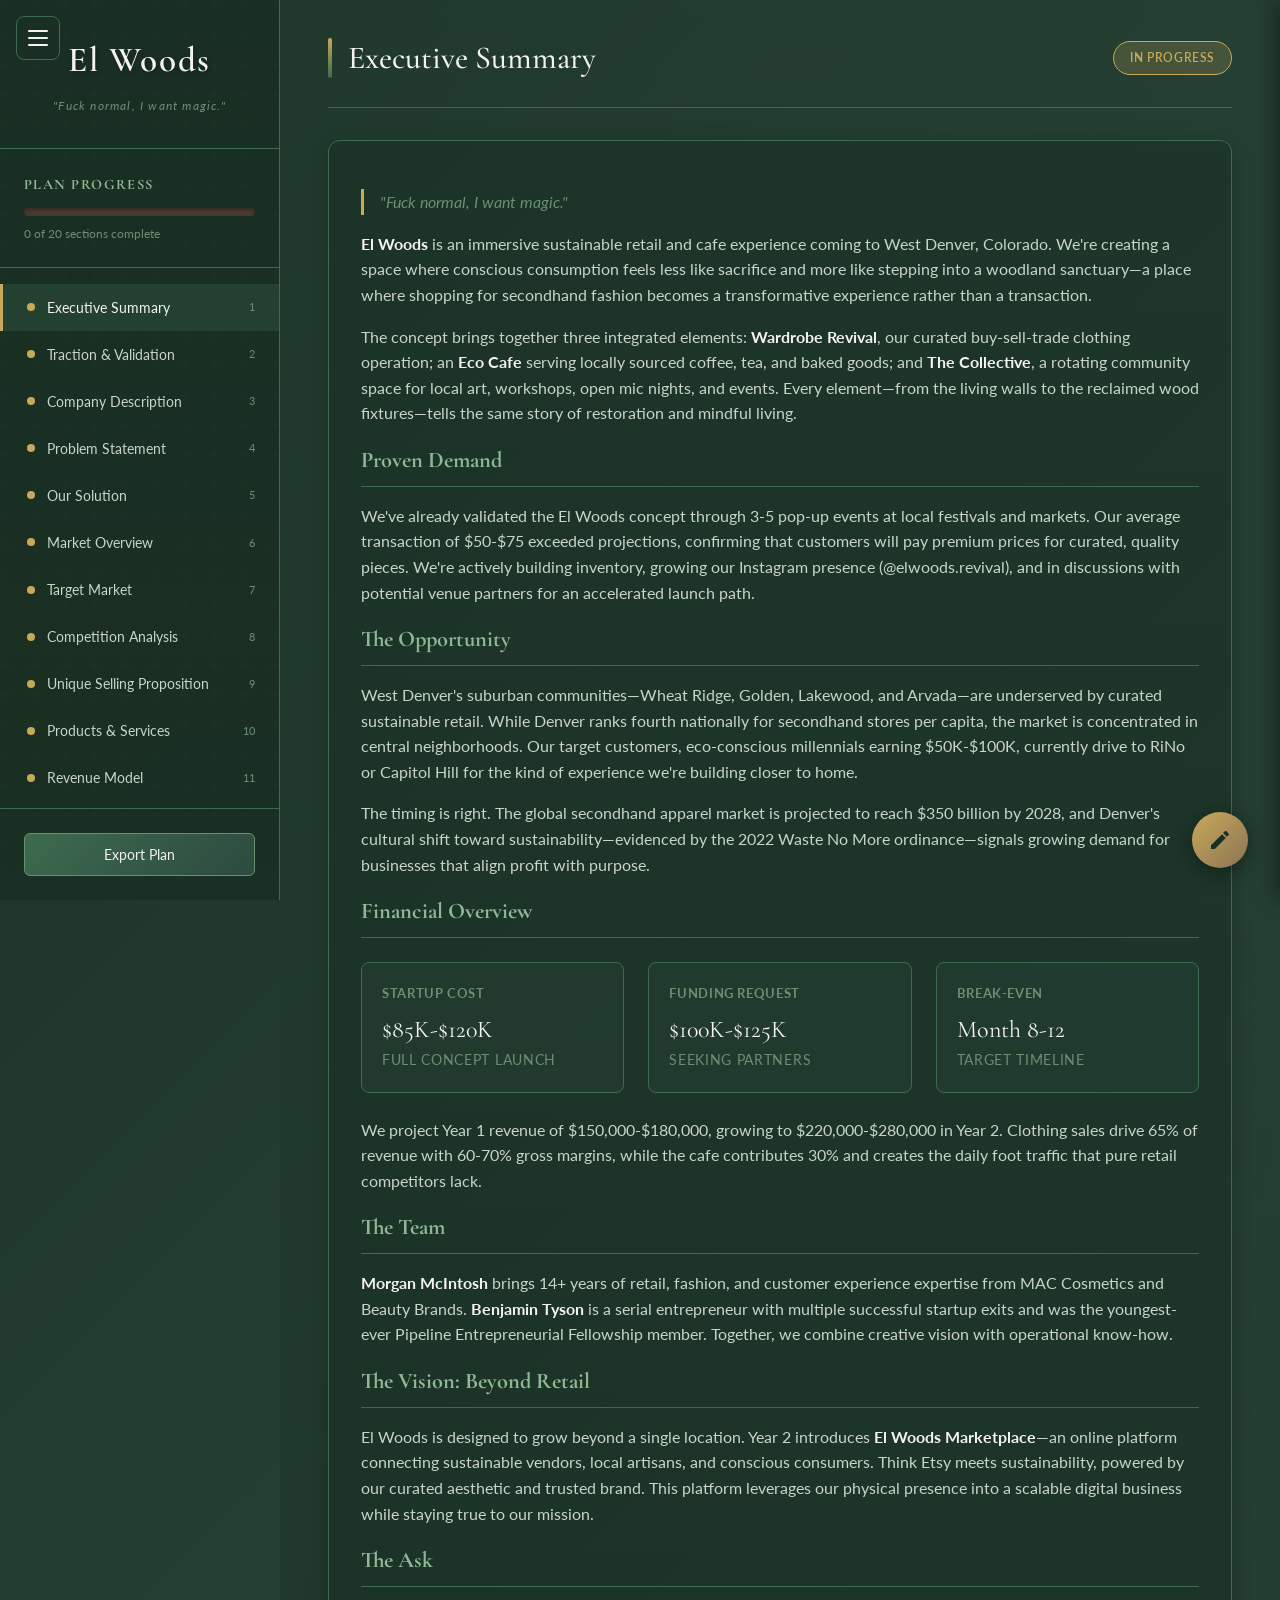
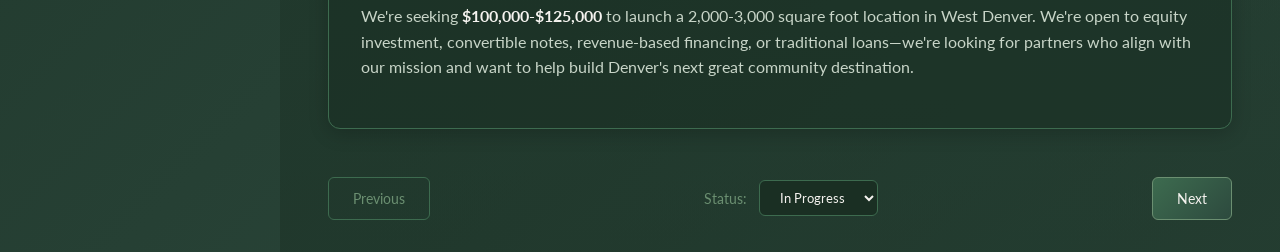
==== index.html @ 14a79966 "Initial commit: El Woods Business Plan V2 Complete business plan webapp with forest theme: - 20-sect" ====
<!DOCTYPE html>
<html lang="en">
<head>
    <meta charset="UTF-8">
    <meta name="viewport" content="width=device-width, initial-scale=1.0">
    <title>El Woods | Business Plan</title>
    <link rel="stylesheet" href="styles.css">
    <link href="https://fonts.googleapis.com/css2?family=Cormorant+Garamond:wght@400;500;600;700&family=Lato:wght@300;400;700&display=swap" rel="stylesheet">
</head>
<body>
    <div class="app-container">
        <!-- Sidebar Toggle Button -->
        <button class="sidebar-toggle" id="sidebarToggle" onclick="toggleSidebar()">
            <span></span>
            <span></span>
            <span></span>
        </button>

        <!-- Sidebar Navigation -->
        <nav class="sidebar" id="sidebar">
            <div class="logo-section">
                <h1 class="logo">El Woods</h1>
                <p class="tagline">"Fuck normal, I want magic."</p>
            </div>

            <div class="progress-overview">
                <h3>Plan Progress</h3>
                <div class="progress-bar">
                    <div class="progress-fill" id="progressFill"></div>
                </div>
                <span class="progress-text" id="progressText">0 of 19 sections complete</span>
            </div>

            <ul class="nav-list" id="navList">
                <!-- Populated by JavaScript -->
            </ul>

            <div class="sidebar-footer">
                <button class="export-btn" onclick="exportPlan()">Export Plan</button>
            </div>
        </nav>

        <!-- Main Content -->
        <main class="main-content">
            <header class="content-header">
                <div class="header-decoration"></div>
                <h2 id="currentSectionTitle">Executive Summary</h2>
                <div class="status-badge" id="statusBadge">Draft</div>
            </header>

            <div class="section-content" id="sectionContent">
                <!-- Content loaded dynamically -->
            </div>

            <div class="section-actions">
                <button class="btn btn-secondary" onclick="previousSection()">Previous</button>
                <div class="status-controls">
                    <label>Status:</label>
                    <select id="statusSelect" onchange="updateStatus()">
                        <option value="draft">Draft</option>
                        <option value="in-progress">In Progress</option>
                        <option value="complete">Complete</option>
                    </select>
                </div>
                <button class="btn btn-primary" onclick="nextSection()">Next</button>
            </div>
        </main>

        <!-- Edit Panel Overlay -->
        <div class="edit-overlay" id="editOverlay" onclick="closeEditPanel()"></div>

        <!-- Edit Panel (slides in) -->
        <aside class="edit-panel" id="editPanel">
            <div class="edit-header">
                <h3>Edit Section</h3>
                <button class="close-btn" onclick="closeEditPanel()">X</button>
            </div>
            <div class="edit-body">
                <textarea id="editContent" placeholder="Enter section content..."></textarea>
            </div>
            <div class="edit-footer">
                <button class="btn btn-secondary" onclick="closeEditPanel()">Cancel</button>
                <button class="btn btn-primary" onclick="saveContent()">Save Changes</button>
            </div>
        </aside>
    </div>

    <!-- Floating Edit Button -->
    <button class="fab-edit" onclick="openEditPanel()" title="Edit Section">
        <svg viewBox="0 0 24 24" width="24" height="24">
            <path fill="currentColor" d="M3 17.25V21h3.75L17.81 9.94l-3.75-3.75L3 17.25zM20.71 7.04c.39-.39.39-1.02 0-1.41l-2.34-2.34c-.39-.39-1.02-.39-1.41 0l-1.83 1.83 3.75 3.75 1.83-1.83z"/>
        </svg>
    </button>

    <script src="app.js"></script>
</body>
</html>
---- styles.css ----
/* El Woods Business Plan - Forest Theme */

:root {
    /* Forest color palette */
    --deep-forest: #1a2f23;
    --forest-green: #2d4a3e;
    --moss: #3d6b4f;
    --sage: #6b8f71;
    --fern: #8fb996;
    --mist: #c8d5c8;
    --cream: #f5f3ef;
    --bark: #4a3c31;
    --earth: #8b7355;
    --gold-accent: #c9a959;

    /* Typography */
    --font-display: 'Cormorant Garamond', Georgia, serif;
    --font-body: 'Lato', -apple-system, BlinkMacSystemFont, sans-serif;

    /* Spacing */
    --sidebar-width: 280px;
    --edit-panel-width: 400px;
}

* {
    margin: 0;
    padding: 0;
    box-sizing: border-box;
}

body {
    font-family: var(--font-body);
    background: linear-gradient(135deg, var(--deep-forest) 0%, var(--forest-green) 100%);
    min-height: 100vh;
    color: var(--cream);
    line-height: 1.6;
}

/* App Container */
.app-container {
    display: flex;
    min-height: 100vh;
}

/* Sidebar */
.sidebar {
    width: var(--sidebar-width);
    background: linear-gradient(180deg, var(--deep-forest) 0%, rgba(26, 47, 35, 0.95) 100%);
    border-right: 1px solid var(--moss);
    display: flex;
    flex-direction: column;
    position: fixed;
    height: 100vh;
    overflow-y: auto;
    z-index: 100;
}

.sidebar::before {
    content: '';
    position: absolute;
    top: 0;
    left: 0;
    right: 0;
    bottom: 0;
    background: url("data:image/svg+xml,%3Csvg width='60' height='60' viewBox='0 0 60 60' xmlns='http://www.w3.org/2000/svg'%3E%3Cg fill='none' fill-rule='evenodd'%3E%3Cg fill='%233d6b4f' fill-opacity='0.1'%3E%3Cpath d='M36 34v-4h-2v4h-4v2h4v4h2v-4h4v-2h-4zm0-30V0h-2v4h-4v2h4v4h2V6h4V4h-4zM6 34v-4H4v4H0v2h4v4h2v-4h4v-2H6zM6 4V0H4v4H0v2h4v4h2V6h4V4H6z'/%3E%3C/g%3E%3C/g%3E%3C/svg%3E");
    opacity: 0.3;
    pointer-events: none;
}

.logo-section {
    padding: 2rem 1.5rem;
    text-align: center;
    border-bottom: 1px solid var(--moss);
    position: relative;
}

.logo {
    font-family: var(--font-display);
    font-size: 2.2rem;
    font-weight: 600;
    color: var(--cream);
    letter-spacing: 0.05em;
    text-shadow: 2px 2px 4px rgba(0,0,0,0.3);
}

.tagline {
    font-size: 0.75rem;
    font-style: italic;
    color: var(--sage);
    margin-top: 0.5rem;
    letter-spacing: 0.1em;
}

/* Progress Overview */
.progress-overview {
    padding: 1.5rem;
    border-bottom: 1px solid var(--moss);
    position: relative;
}

.progress-overview h3 {
    font-family: var(--font-display);
    font-size: 0.9rem;
    color: var(--fern);
    margin-bottom: 0.75rem;
    text-transform: uppercase;
    letter-spacing: 0.1em;
}

.progress-bar {
    height: 8px;
    background: var(--bark);
    border-radius: 4px;
    overflow: hidden;
    box-shadow: inset 0 2px 4px rgba(0,0,0,0.3);
}

.progress-fill {
    height: 100%;
    background: linear-gradient(90deg, var(--moss) 0%, var(--fern) 100%);
    width: 0%;
    transition: width 0.5s ease;
    border-radius: 4px;
}

.progress-text {
    font-size: 0.75rem;
    color: var(--sage);
    display: block;
    margin-top: 0.5rem;
}

/* Navigation List */
.nav-list {
    list-style: none;
    flex: 1;
    overflow-y: auto;
    padding: 1rem 0;
    position: relative;
}

.nav-item {
    position: relative;
}

.nav-item a {
    display: flex;
    align-items: center;
    padding: 0.75rem 1.5rem;
    color: var(--mist);
    text-decoration: none;
    font-size: 0.9rem;
    transition: all 0.3s ease;
    border-left: 3px solid transparent;
}

.nav-item a:hover {
    background: rgba(61, 107, 79, 0.2);
    color: var(--cream);
    border-left-color: var(--sage);
}

.nav-item.active a {
    background: rgba(61, 107, 79, 0.3);
    color: var(--cream);
    border-left-color: var(--gold-accent);
}

.nav-item .status-dot {
    width: 8px;
    height: 8px;
    border-radius: 50%;
    margin-right: 0.75rem;
    flex-shrink: 0;
}

.nav-item .status-dot.draft {
    background: var(--earth);
}

.nav-item .status-dot.in-progress {
    background: var(--gold-accent);
}

.nav-item .status-dot.complete {
    background: var(--fern);
}

.nav-item .section-number {
    font-size: 0.7rem;
    color: var(--sage);
    margin-left: auto;
    padding-left: 0.5rem;
}

/* Sidebar Footer */
.sidebar-footer {
    padding: 1.5rem;
    border-top: 1px solid var(--moss);
    position: relative;
}

.export-btn {
    width: 100%;
    padding: 0.75rem 1rem;
    background: linear-gradient(135deg, var(--moss) 0%, var(--forest-green) 100%);
    border: 1px solid var(--sage);
    color: var(--cream);
    font-family: var(--font-body);
    font-size: 0.9rem;
    border-radius: 6px;
    cursor: pointer;
    transition: all 0.3s ease;
}

.export-btn:hover {
    background: linear-gradient(135deg, var(--sage) 0%, var(--moss) 100%);
    box-shadow: 0 4px 12px rgba(0,0,0,0.3);
}

/* Main Content */
.main-content {
    flex: 1;
    margin-left: var(--sidebar-width);
    padding: 2rem 3rem;
    background: linear-gradient(180deg, rgba(45, 74, 62, 0.3) 0%, rgba(26, 47, 35, 0.5) 100%);
    min-height: 100vh;
}

.content-header {
    margin-bottom: 2rem;
    padding-bottom: 1.5rem;
    border-bottom: 1px solid var(--moss);
    display: flex;
    align-items: center;
    gap: 1rem;
}

.header-decoration {
    width: 4px;
    height: 40px;
    background: linear-gradient(180deg, var(--gold-accent) 0%, var(--moss) 100%);
    border-radius: 2px;
}

.content-header h2 {
    font-family: var(--font-display);
    font-size: 2rem;
    font-weight: 500;
    color: var(--cream);
    flex: 1;
}

.status-badge {
    padding: 0.4rem 1rem;
    border-radius: 20px;
    font-size: 0.75rem;
    font-weight: 600;
    text-transform: uppercase;
    letter-spacing: 0.05em;
}

.status-badge.draft {
    background: rgba(139, 115, 85, 0.3);
    color: var(--earth);
    border: 1px solid var(--earth);
}

.status-badge.in-progress {
    background: rgba(201, 169, 89, 0.2);
    color: var(--gold-accent);
    border: 1px solid var(--gold-accent);
}

.status-badge.complete {
    background: rgba(143, 185, 150, 0.2);
    color: var(--fern);
    border: 1px solid var(--fern);
}

/* Section Content */
.section-content {
    background: rgba(26, 47, 35, 0.6);
    border: 1px solid var(--moss);
    border-radius: 12px;
    padding: 2rem;
    min-height: 400px;
    margin-bottom: 2rem;
    box-shadow: 0 4px 20px rgba(0,0,0,0.2);
}

.section-content h3 {
    font-family: var(--font-display);
    font-size: 1.4rem;
    color: var(--fern);
    margin-bottom: 1rem;
    padding-bottom: 0.5rem;
    border-bottom: 1px solid var(--moss);
}

.section-content p {
    margin-bottom: 1rem;
    color: var(--mist);
}

.section-content ul {
    margin-left: 1.5rem;
    margin-bottom: 1rem;
}

.section-content li {
    margin-bottom: 0.5rem;
    color: var(--mist);
}

.section-content strong {
    color: var(--cream);
}

.empty-state {
    text-align: center;
    padding: 3rem;
    color: var(--sage);
}

.empty-state p {
    font-size: 1.1rem;
    margin-bottom: 1rem;
}

.empty-state .hint {
    font-size: 0.9rem;
    font-style: italic;
}

/* Section Actions */
.section-actions {
    display: flex;
    justify-content: space-between;
    align-items: center;
    padding-top: 1rem;
}

.status-controls {
    display: flex;
    align-items: center;
    gap: 0.75rem;
}

.status-controls label {
    font-size: 0.9rem;
    color: var(--sage);
}

.status-controls select {
    padding: 0.5rem 1rem;
    background: var(--deep-forest);
    border: 1px solid var(--moss);
    color: var(--cream);
    border-radius: 6px;
    font-family: var(--font-body);
    cursor: pointer;
}

/* Buttons */
.btn {
    padding: 0.75rem 1.5rem;
    border-radius: 6px;
    font-family: var(--font-body);
    font-size: 0.9rem;
    cursor: pointer;
    transition: all 0.3s ease;
    border: none;
}

.btn-primary {
    background: linear-gradient(135deg, var(--moss) 0%, var(--forest-green) 100%);
    color: var(--cream);
    border: 1px solid var(--sage);
}

.btn-primary:hover {
    background: linear-gradient(135deg, var(--sage) 0%, var(--moss) 100%);
    box-shadow: 0 4px 12px rgba(0,0,0,0.3);
}

.btn-secondary {
    background: transparent;
    color: var(--sage);
    border: 1px solid var(--moss);
}

.btn-secondary:hover {
    background: rgba(61, 107, 79, 0.2);
    color: var(--cream);
}

/* Edit Panel Overlay */
.edit-overlay {
    position: fixed;
    top: 0;
    left: 0;
    right: 0;
    bottom: 0;
    background: rgba(0, 0, 0, 0.6);
    z-index: 190;
    opacity: 0;
    visibility: hidden;
    transition: all 0.3s ease;
    cursor: pointer;
}

.edit-overlay.open {
    opacity: 1;
    visibility: visible;
}

/* Edit Panel */
.edit-panel {
    position: fixed;
    right: 0;
    top: 0;
    width: 400px;
    height: 100vh;
    background: var(--deep-forest);
    border-left: 1px solid var(--moss);
    display: flex;
    flex-direction: column;
    transform: translateX(100%);
    transition: transform 0.3s ease;
    z-index: 200;
    box-shadow: -4px 0 20px rgba(0,0,0,0.4);
}

.edit-panel.open {
    transform: translateX(0);
}

.edit-header {
    padding: 1.5rem;
    border-bottom: 1px solid var(--moss);
    display: flex;
    justify-content: space-between;
    align-items: center;
}

.edit-header h3 {
    font-family: var(--font-display);
    font-size: 1.2rem;
    color: var(--cream);
}

.close-btn {
    background: var(--bark);
    border: 1px solid var(--moss);
    border-radius: 6px;
    color: var(--cream);
    font-size: 1.5rem;
    cursor: pointer;
    padding: 0.5rem 0.75rem;
    line-height: 1;
    transition: all 0.2s ease;
}

.close-btn:hover {
    background: var(--moss);
    border-color: var(--sage);
}

.edit-body {
    flex: 1;
    padding: 1.5rem;
    overflow-y: auto;
}

.edit-body textarea {
    width: 100%;
    height: 100%;
    background: rgba(45, 74, 62, 0.3);
    border: 1px solid var(--moss);
    border-radius: 8px;
    padding: 1rem;
    color: var(--cream);
    font-family: var(--font-body);
    font-size: 0.95rem;
    line-height: 1.6;
    resize: none;
}

.edit-body textarea:focus {
    outline: none;
    border-color: var(--sage);
}

.edit-footer {
    padding: 1.5rem;
    border-top: 1px solid var(--moss);
    display: flex;
    gap: 1rem;
    justify-content: flex-end;
}

/* Floating Action Button */
.fab-edit {
    position: fixed;
    bottom: 2rem;
    right: 2rem;
    width: 56px;
    height: 56px;
    border-radius: 50%;
    background: linear-gradient(135deg, var(--gold-accent) 0%, var(--earth) 100%);
    border: none;
    color: var(--deep-forest);
    cursor: pointer;
    display: flex;
    align-items: center;
    justify-content: center;
    box-shadow: 0 4px 20px rgba(0,0,0,0.4);
    transition: all 0.3s ease;
    z-index: 150;
}

.fab-edit:hover {
    transform: scale(1.1);
    box-shadow: 0 6px 24px rgba(0,0,0,0.5);
}

/* Sidebar Toggle Button */
.sidebar-toggle {
    position: fixed;
    top: 1rem;
    left: 1rem;
    z-index: 300;
    background: var(--deep-forest);
    border: 1px solid var(--moss);
    border-radius: 8px;
    width: 44px;
    height: 44px;
    cursor: pointer;
    display: flex;
    flex-direction: column;
    justify-content: center;
    align-items: center;
    gap: 5px;
    padding: 10px;
    transition: all 0.3s ease;
}

.sidebar-toggle:hover {
    background: var(--forest-green);
    border-color: var(--sage);
}

.sidebar-toggle span {
    display: block;
    width: 20px;
    height: 2px;
    background: var(--cream);
    border-radius: 2px;
    transition: all 0.3s ease;
}

.sidebar-toggle.active span:nth-child(1) {
    transform: rotate(45deg) translate(5px, 5px);
}

.sidebar-toggle.active span:nth-child(2) {
    opacity: 0;
}

.sidebar-toggle.active span:nth-child(3) {
    transform: rotate(-45deg) translate(5px, -5px);
}

/* Sidebar collapsed state */
.sidebar.collapsed {
    transform: translateX(-100%);
}

.main-content.expanded {
    margin-left: 0;
}

/* Overlay when sidebar is open on mobile */
.sidebar-overlay {
    position: fixed;
    top: 0;
    left: 0;
    right: 0;
    bottom: 0;
    background: rgba(0, 0, 0, 0.5);
    z-index: 90;
    opacity: 0;
    visibility: hidden;
    transition: all 0.3s ease;
}

.sidebar-overlay.visible {
    opacity: 1;
    visibility: visible;
}

/* Responsive */
@media (max-width: 900px) {
    .sidebar {
        width: 240px;
    }

    .main-content {
        margin-left: 240px;
        padding: 1.5rem;
    }

    .main-content.expanded {
        margin-left: 0;
    }
}

@media (max-width: 700px) {
    .sidebar {
        transform: translateX(-100%);
        width: var(--sidebar-width);
    }

    .sidebar.open {
        transform: translateX(0);
    }

    .main-content {
        margin-left: 0;
    }
}

/* Markdown-like content styling */
.section-content .highlight {
    background: rgba(201, 169, 89, 0.15);
    padding: 0.2rem 0.4rem;
    border-radius: 3px;
    color: var(--gold-accent);
}

.section-content blockquote {
    border-left: 3px solid var(--gold-accent);
    padding-left: 1rem;
    margin: 1rem 0;
    font-style: italic;
    color: var(--sage);
}

.section-content .stat {
    font-family: var(--font-display);
    font-size: 2rem;
    color: var(--fern);
    font-weight: 600;
}

.section-content .stat-label {
    font-size: 0.85rem;
    color: var(--sage);
    text-transform: uppercase;
    letter-spacing: 0.05em;
}

/* Data grid for financials */
.data-grid {
    display: grid;
    grid-template-columns: repeat(auto-fit, minmax(200px, 1fr));
    gap: 1.5rem;
    margin: 1.5rem 0;
}

.data-card {
    background: rgba(45, 74, 62, 0.3);
    border: 1px solid var(--moss);
    border-radius: 8px;
    padding: 1.25rem;
}

.data-card h4 {
    font-size: 0.8rem;
    color: var(--sage);
    text-transform: uppercase;
    letter-spacing: 0.05em;
    margin-bottom: 0.5rem;
}

.data-card .value {
    font-family: var(--font-display);
    font-size: 1.5rem;
    color: var(--cream);
}

/* Print styles */
@media print {
    .sidebar, .fab-edit, .edit-panel, .section-actions {
        display: none !important;
    }

    .main-content {
        margin-left: 0;
        background: white;
        color: black;
    }

    .section-content {
        background: white;
        border: 1px solid #ccc;
        color: black;
    }
}
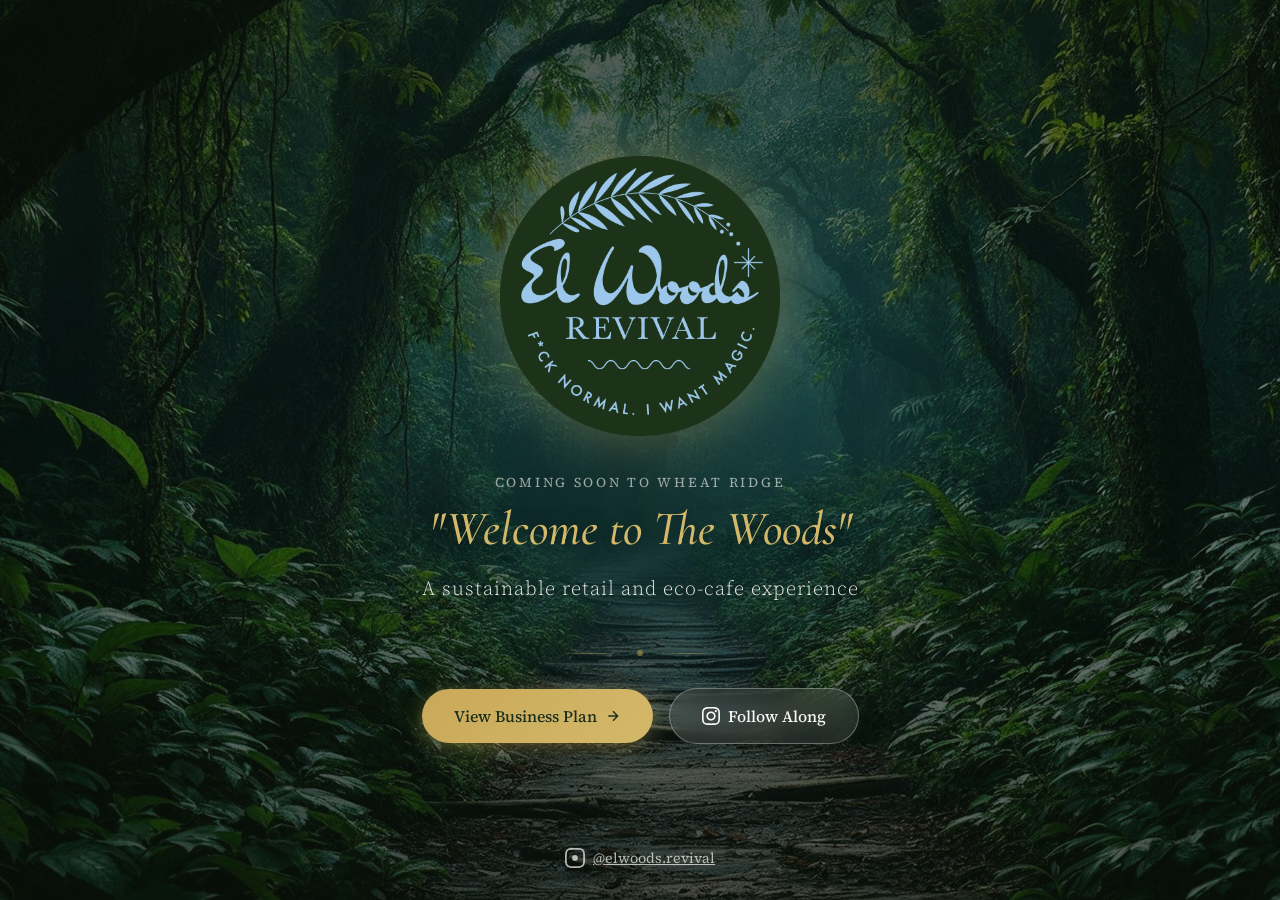
==== commit a694018a: "Add landing page at root, serve business plan at /plan" ====
--- a/index.html
+++ b/index.html
@@ -3,95 +3,281 @@
 <head>
     <meta charset="UTF-8">
     <meta name="viewport" content="width=device-width, initial-scale=1.0">
-    <title>El Woods | Business Plan</title>
-    <link rel="stylesheet" href="styles.css">
-    <link href="https://fonts.googleapis.com/css2?family=Cormorant+Garamond:wght@400;500;600;700&family=Lato:wght@300;400;700&display=swap" rel="stylesheet">
+    <title>El Woods | Sustainable Retail & Eco-Cafe</title>
+    <meta name="description" content="El Woods - A sustainable retail and eco-cafe experience in Wheat Ridge, Colorado. Curated buy-sell-trade fashion, locally roasted coffee, and community events.">
+
+    <!-- Favicon -->
+    <link rel="icon" type="image/png" sizes="32x32" href="public/favicon-32x32.png">
+    <link rel="icon" type="image/png" sizes="16x16" href="public/favicon-16x16.png">
+    <link rel="apple-touch-icon" sizes="180x180" href="public/apple-touch-icon.png">
+
+    <!-- Open Graph -->
+    <meta property="og:type" content="website">
+    <meta property="og:title" content="El Woods | Sustainable Retail & Eco-Cafe">
+    <meta property="og:description" content="A sustainable retail and eco-cafe experience in Wheat Ridge, Colorado. Curated buy-sell-trade fashion, locally roasted coffee, and community events.">
+    <meta property="og:image" content="public/ElWoods_ForestBanner2.jpg">
+
+    <!-- Google Fonts -->
+    <link rel="preconnect" href="https://fonts.googleapis.com">
+    <link rel="preconnect" href="https://fonts.gstatic.com" crossorigin>
+    <link href="https://fonts.googleapis.com/css2?family=Cormorant+Garamond:ital,wght@0,400;0,500;0,600;0,700;1,400;1,500&family=Source+Serif+4:ital,opsz,wght@0,8..60,300;0,8..60,400;0,8..60,500;0,8..60,600;1,8..60,400&display=swap" rel="stylesheet">
+
+    <style>
+        * {
+            margin: 0;
+            padding: 0;
+            box-sizing: border-box;
+        }
+
+        html, body {
+            height: 100%;
+            font-family: 'Source Serif 4', Georgia, serif;
+        }
+
+        .landing {
+            position: relative;
+            min-height: 100vh;
+            display: flex;
+            flex-direction: column;
+            align-items: center;
+            justify-content: center;
+            overflow: hidden;
+        }
+
+        .background {
+            position: absolute;
+            inset: 0;
+            z-index: -1;
+        }
+
+        .background img {
+            width: 100%;
+            height: 100%;
+            object-fit: cover;
+            object-position: center 30%;
+        }
+
+        .background::after {
+            content: '';
+            position: absolute;
+            inset: 0;
+            background: linear-gradient(
+                to bottom,
+                rgba(10, 20, 10, 0.7) 0%,
+                rgba(10, 20, 10, 0.5) 40%,
+                rgba(10, 20, 10, 0.7) 100%
+            );
+        }
+
+        .content {
+            position: relative;
+            z-index: 1;
+            text-align: center;
+            padding: 2rem;
+            max-width: 800px;
+        }
+
+        .logo {
+            width: 200px;
+            height: 200px;
+            margin: 0 auto 2rem;
+            filter: drop-shadow(0 0 30px rgba(201, 169, 89, 0.4));
+            animation: glow 4s ease-in-out infinite;
+        }
+
+        @keyframes glow {
+            0%, 100% {
+                filter: drop-shadow(0 0 20px rgba(201, 169, 89, 0.4));
+                transform: scale(1);
+            }
+            50% {
+                filter: drop-shadow(0 0 40px rgba(201, 169, 89, 0.6));
+                transform: scale(1.02);
+            }
+        }
+
+        @media (min-width: 768px) {
+            .logo {
+                width: 280px;
+                height: 280px;
+            }
+        }
+
+        .tagline {
+            font-family: 'Cormorant Garamond', Georgia, serif;
+            font-size: 2rem;
+            font-style: italic;
+            font-weight: 500;
+            color: #d4b86a;
+            margin-bottom: 1rem;
+            text-shadow: 0 2px 20px rgba(0,0,0,0.5);
+        }
+
+        @media (min-width: 768px) {
+            .tagline {
+                font-size: 3rem;
+            }
+        }
+
+        .subtitle {
+            font-size: 1.1rem;
+            color: rgba(250, 249, 246, 0.9);
+            font-weight: 300;
+            letter-spacing: 0.05em;
+            margin-bottom: 3rem;
+        }
+
+        @media (min-width: 768px) {
+            .subtitle {
+                font-size: 1.25rem;
+            }
+        }
+
+        .cta-group {
+            display: flex;
+            flex-direction: column;
+            gap: 1rem;
+            align-items: center;
+        }
+
+        @media (min-width: 480px) {
+            .cta-group {
+                flex-direction: row;
+                justify-content: center;
+            }
+        }
+
+        .btn {
+            display: inline-flex;
+            align-items: center;
+            gap: 0.5rem;
+            padding: 1rem 2rem;
+            font-family: 'Source Serif 4', Georgia, serif;
+            font-size: 1rem;
+            font-weight: 500;
+            text-decoration: none;
+            border-radius: 50px;
+            transition: all 0.3s ease;
+            cursor: pointer;
+            border: none;
+        }
+
+        .btn-primary {
+            background: linear-gradient(135deg, #c9a959 0%, #d4b86a 100%);
+            color: #1a2e1a;
+            box-shadow: 0 4px 20px rgba(201, 169, 89, 0.4);
+        }
+
+        .btn-primary:hover {
+            transform: translateY(-2px);
+            box-shadow: 0 8px 30px rgba(201, 169, 89, 0.5);
+        }
+
+        .btn-secondary {
+            background: rgba(255, 255, 255, 0.1);
+            color: #faf9f6;
+            border: 1px solid rgba(255, 255, 255, 0.3);
+            backdrop-filter: blur(10px);
+        }
+
+        .btn-secondary:hover {
+            background: rgba(255, 255, 255, 0.2);
+            border-color: rgba(255, 255, 255, 0.5);
+        }
+
+        .social {
+            position: absolute;
+            bottom: 2rem;
+            left: 50%;
+            transform: translateX(-50%);
+            display: flex;
+            align-items: center;
+            gap: 0.5rem;
+            color: rgba(250, 249, 246, 0.7);
+            font-size: 0.9rem;
+            transition: color 0.3s ease;
+        }
+
+        .social:hover {
+            color: #d4b86a;
+        }
+
+        .social svg {
+            width: 20px;
+            height: 20px;
+        }
+
+        .divider {
+            display: flex;
+            align-items: center;
+            justify-content: center;
+            gap: 1rem;
+            margin: 2rem 0;
+        }
+
+        .divider span {
+            width: 60px;
+            height: 1px;
+            background: linear-gradient(90deg, transparent, rgba(201, 169, 89, 0.5), transparent);
+        }
+
+        .divider-dot {
+            width: 6px;
+            height: 6px;
+            background: rgba(201, 169, 89, 0.5);
+            border-radius: 50%;
+        }
+
+        .coming-soon {
+            font-size: 0.85rem;
+            color: rgba(250, 249, 246, 0.6);
+            text-transform: uppercase;
+            letter-spacing: 0.2em;
+            margin-bottom: 0.5rem;
+        }
+    </style>
 </head>
 <body>
-    <div class="app-container">
-        <!-- Sidebar Toggle Button -->
-        <button class="sidebar-toggle" id="sidebarToggle" onclick="toggleSidebar()">
-            <span></span>
-            <span></span>
-            <span></span>
-        </button>
-
-        <!-- Sidebar Navigation -->
-        <nav class="sidebar" id="sidebar">
-            <div class="logo-section">
-                <h1 class="logo">El Woods</h1>
-                <p class="tagline">"Fuck normal, I want magic."</p>
+    <div class="landing">
+        <div class="background">
+            <img src="public/ElWoods_ForestBanner2.jpg" alt="" loading="eager">
+        </div>
+
+        <div class="content">
+            <img src="public/ElWoods_Stamp.png" alt="El Woods" class="logo">
+
+            <p class="coming-soon">Coming Soon to Wheat Ridge</p>
+
+            <h1 class="tagline">"Welcome to The Woods"</h1>
+
+            <p class="subtitle">
+                A sustainable retail and eco-cafe experience
+            </p>
+
+            <div class="divider">
+                <span></span>
+                <div class="divider-dot"></div>
+                <span></span>
             </div>
 
-            <div class="progress-overview">
-                <h3>Plan Progress</h3>
-                <div class="progress-bar">
-                    <div class="progress-fill" id="progressFill"></div>
-                </div>
-                <span class="progress-text" id="progressText">0 of 19 sections complete</span>
+            <div class="cta-group">
+                <a href="/plan" class="btn btn-primary">
+                    View Business Plan
+                    <svg width="16" height="16" viewBox="0 0 24 24" fill="none" stroke="currentColor" stroke-width="2">
+                        <path d="M5 12h14M12 5l7 7-7 7"/>
+                    </svg>
+                </a>
+                <a href="https://instagram.com/elwoods.revival" target="_blank" class="btn btn-secondary">
+                    <svg width="18" height="18" fill="currentColor" viewBox="0 0 24 24"><path d="M12 2.163c3.204 0 3.584.012 4.85.07 3.252.148 4.771 1.691 4.919 4.919.058 1.265.069 1.645.069 4.849 0 3.205-.012 3.584-.069 4.849-.149 3.225-1.664 4.771-4.919 4.919-1.266.058-1.644.07-4.85.07-3.204 0-3.584-.012-4.849-.07-3.26-.149-4.771-1.699-4.919-4.92-.058-1.265-.07-1.644-.07-4.849 0-3.204.013-3.583.07-4.849.149-3.227 1.664-4.771 4.919-4.919 1.266-.057 1.645-.069 4.849-.069zm0-2.163c-3.259 0-3.667.014-4.947.072-4.358.2-6.78 2.618-6.98 6.98-.059 1.281-.073 1.689-.073 4.948 0 3.259.014 3.668.072 4.948.2 4.358 2.618 6.78 6.98 6.98 1.281.058 1.689.072 4.948.072 3.259 0 3.668-.014 4.948-.072 4.354-.2 6.782-2.618 6.979-6.98.059-1.28.073-1.689.073-4.948 0-3.259-.014-3.667-.072-4.947-.196-4.354-2.617-6.78-6.979-6.98-1.281-.059-1.69-.073-4.949-.073zm0 5.838c-3.403 0-6.162 2.759-6.162 6.162s2.759 6.163 6.162 6.163 6.162-2.759 6.162-6.163c0-3.403-2.759-6.162-6.162-6.162zm0 10.162c-2.209 0-4-1.79-4-4 0-2.209 1.791-4 4-4s4 1.791 4 4c0 2.21-1.791 4-4 4zm6.406-11.845c-.796 0-1.441.645-1.441 1.44s.645 1.44 1.441 1.44c.795 0 1.439-.645 1.439-1.44s-.644-1.44-1.439-1.44z"/></svg>
+                    Follow Along
+                </a>
             </div>
-
-            <ul class="nav-list" id="navList">
-                <!-- Populated by JavaScript -->
-            </ul>
-
-            <div class="sidebar-footer">
-                <button class="export-btn" onclick="exportPlan()">Export Plan</button>
-            </div>
-        </nav>
-
-        <!-- Main Content -->
-        <main class="main-content">
-            <header class="content-header">
-                <div class="header-decoration"></div>
-                <h2 id="currentSectionTitle">Executive Summary</h2>
-                <div class="status-badge" id="statusBadge">Draft</div>
-            </header>
-
-            <div class="section-content" id="sectionContent">
-                <!-- Content loaded dynamically -->
-            </div>
-
-            <div class="section-actions">
-                <button class="btn btn-secondary" onclick="previousSection()">Previous</button>
-                <div class="status-controls">
-                    <label>Status:</label>
-                    <select id="statusSelect" onchange="updateStatus()">
-                        <option value="draft">Draft</option>
-                        <option value="in-progress">In Progress</option>
-                        <option value="complete">Complete</option>
-                    </select>
-                </div>
-                <button class="btn btn-primary" onclick="nextSection()">Next</button>
-            </div>
-        </main>
-
-        <!-- Edit Panel Overlay -->
-        <div class="edit-overlay" id="editOverlay" onclick="closeEditPanel()"></div>
-
-        <!-- Edit Panel (slides in) -->
-        <aside class="edit-panel" id="editPanel">
-            <div class="edit-header">
-                <h3>Edit Section</h3>
-                <button class="close-btn" onclick="closeEditPanel()">X</button>
-            </div>
-            <div class="edit-body">
-                <textarea id="editContent" placeholder="Enter section content..."></textarea>
-            </div>
-            <div class="edit-footer">
-                <button class="btn btn-secondary" onclick="closeEditPanel()">Cancel</button>
-                <button class="btn btn-primary" onclick="saveContent()">Save Changes</button>
-            </div>
-        </aside>
+        </div>
+
+        <a href="https://instagram.com/elwoods.revival" target="_blank" class="social">
+            <svg fill="currentColor" viewBox="0 0 24 24"><path d="M12 2.163c3.204 0 3.584.012 4.85.07 3.252.148 4.771 1.691 4.919 4.919.058 1.265.069 1.645.069 4.849 0 3.205-.012 3.584-.069 4.849-.149 3.225-1.664 4.771-4.919 4.919-1.266.058-1.644.07-4.85.07-3.204 0-3.584-.012-4.849-.07-3.26-.149-4.771-1.699-4.919-4.92-.058-1.265-.07-1.644-.07-4.849 0-3.204.013-3.583.07-4.849.149-3.227 1.664-4.771 4.919-4.919 1.266-.057 1.645-.069 4.849-.069zm0-2.163c-3.259 0-3.667.014-4.947.072-4.358.2-6.78 2.618-6.98 6.98-.059 1.281-.073 1.689-.073 4.948 0 3.259.014 3.668.072 4.948.2 4.358 2.618 6.78 6.98 6.98 1.281.058 1.689.072 4.948.072 3.259 0 3.668-.014 4.948-.072 4.354-.2 6.782-2.618 6.979-6.98.059-1.28.073-1.689.073-4.948 0-3.259-.014-3.667-.072-4.947-.196-4.354-2.617-6.78-6.979-6.98-1.281-.059-1.69-.073-4.949-.073z"/><circle cx="12" cy="12" r="3.5"/></svg>
+            @elwoods.revival
+        </a>
     </div>
-
-    <!-- Floating Edit Button -->
-    <button class="fab-edit" onclick="openEditPanel()" title="Edit Section">
-        <svg viewBox="0 0 24 24" width="24" height="24">
-            <path fill="currentColor" d="M3 17.25V21h3.75L17.81 9.94l-3.75-3.75L3 17.25zM20.71 7.04c.39-.39.39-1.02 0-1.41l-2.34-2.34c-.39-.39-1.02-.39-1.41 0l-1.83 1.83 3.75 3.75 1.83-1.83z"/>
-        </svg>
-    </button>
-
-    <script src="app.js"></script>
 </body>
 </html>
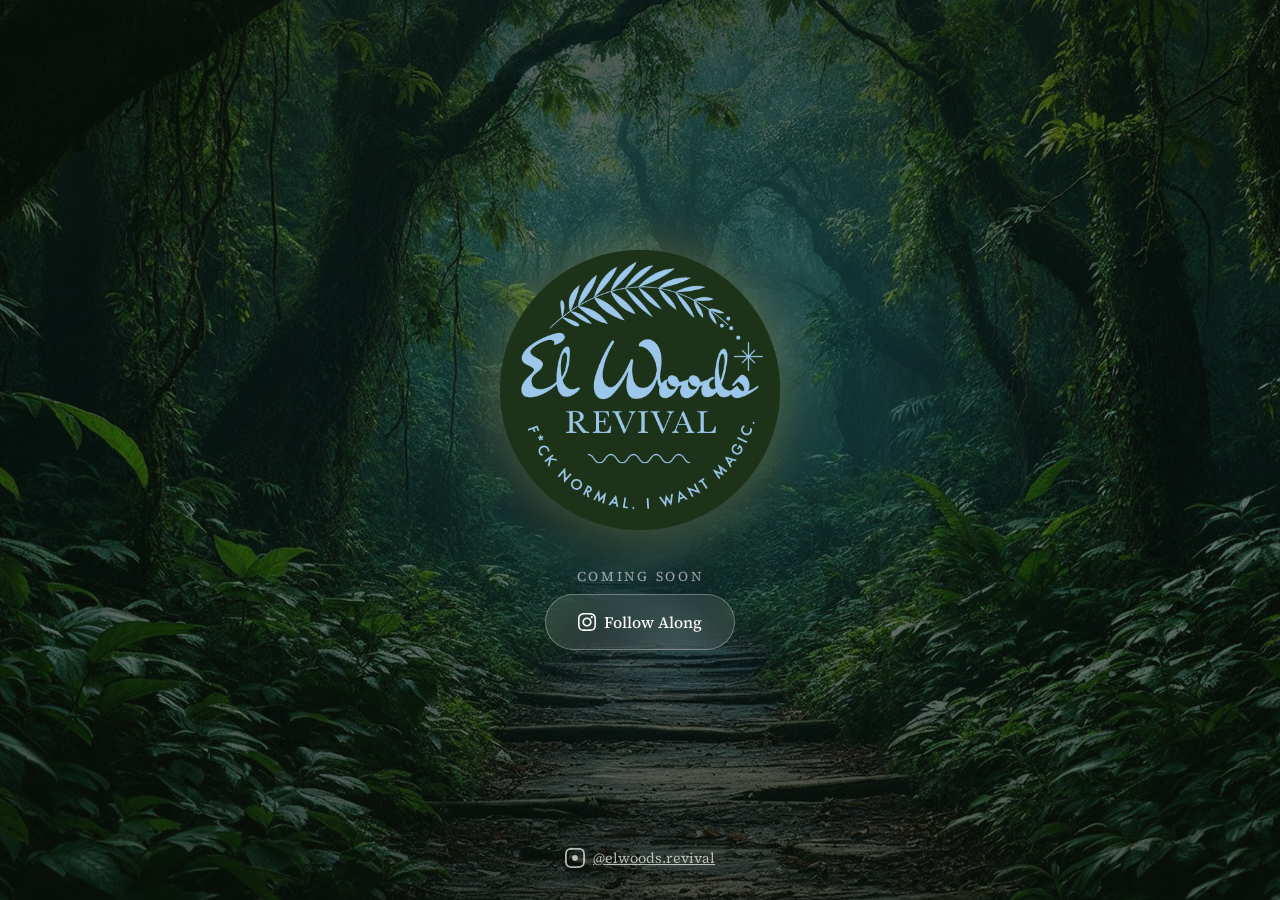
==== commit 6e79a2c0: "Simplify landing page - minimal coming soon" ====
--- a/index.html
+++ b/index.html
@@ -246,27 +246,9 @@
         <div class="content">
             <img src="public/ElWoods_Stamp.png" alt="El Woods" class="logo">
 
-            <p class="coming-soon">Coming Soon to Wheat Ridge</p>
-
-            <h1 class="tagline">"Welcome to The Woods"</h1>
-
-            <p class="subtitle">
-                A sustainable retail and eco-cafe experience
-            </p>
-
-            <div class="divider">
-                <span></span>
-                <div class="divider-dot"></div>
-                <span></span>
-            </div>
+            <p class="coming-soon">Coming Soon</p>
 
             <div class="cta-group">
-                <a href="/plan" class="btn btn-primary">
-                    View Business Plan
-                    <svg width="16" height="16" viewBox="0 0 24 24" fill="none" stroke="currentColor" stroke-width="2">
-                        <path d="M5 12h14M12 5l7 7-7 7"/>
-                    </svg>
-                </a>
                 <a href="https://instagram.com/elwoods.revival" target="_blank" class="btn btn-secondary">
                     <svg width="18" height="18" fill="currentColor" viewBox="0 0 24 24"><path d="M12 2.163c3.204 0 3.584.012 4.85.07 3.252.148 4.771 1.691 4.919 4.919.058 1.265.069 1.645.069 4.849 0 3.205-.012 3.584-.069 4.849-.149 3.225-1.664 4.771-4.919 4.919-1.266.058-1.644.07-4.85.07-3.204 0-3.584-.012-4.849-.07-3.26-.149-4.771-1.699-4.919-4.92-.058-1.265-.07-1.644-.07-4.849 0-3.204.013-3.583.07-4.849.149-3.227 1.664-4.771 4.919-4.919 1.266-.057 1.645-.069 4.849-.069zm0-2.163c-3.259 0-3.667.014-4.947.072-4.358.2-6.78 2.618-6.98 6.98-.059 1.281-.073 1.689-.073 4.948 0 3.259.014 3.668.072 4.948.2 4.358 2.618 6.78 6.98 6.98 1.281.058 1.689.072 4.948.072 3.259 0 3.668-.014 4.948-.072 4.354-.2 6.782-2.618 6.979-6.98.059-1.28.073-1.689.073-4.948 0-3.259-.014-3.667-.072-4.947-.196-4.354-2.617-6.78-6.979-6.98-1.281-.059-1.69-.073-4.949-.073zm0 5.838c-3.403 0-6.162 2.759-6.162 6.162s2.759 6.163 6.162 6.163 6.162-2.759 6.162-6.163c0-3.403-2.759-6.162-6.162-6.162zm0 10.162c-2.209 0-4-1.79-4-4 0-2.209 1.791-4 4-4s4 1.791 4 4c0 2.21-1.791 4-4 4zm6.406-11.845c-.796 0-1.441.645-1.441 1.44s.645 1.44 1.441 1.44c.795 0 1.439-.645 1.439-1.44s-.644-1.44-1.439-1.44z"/></svg>
                     Follow Along
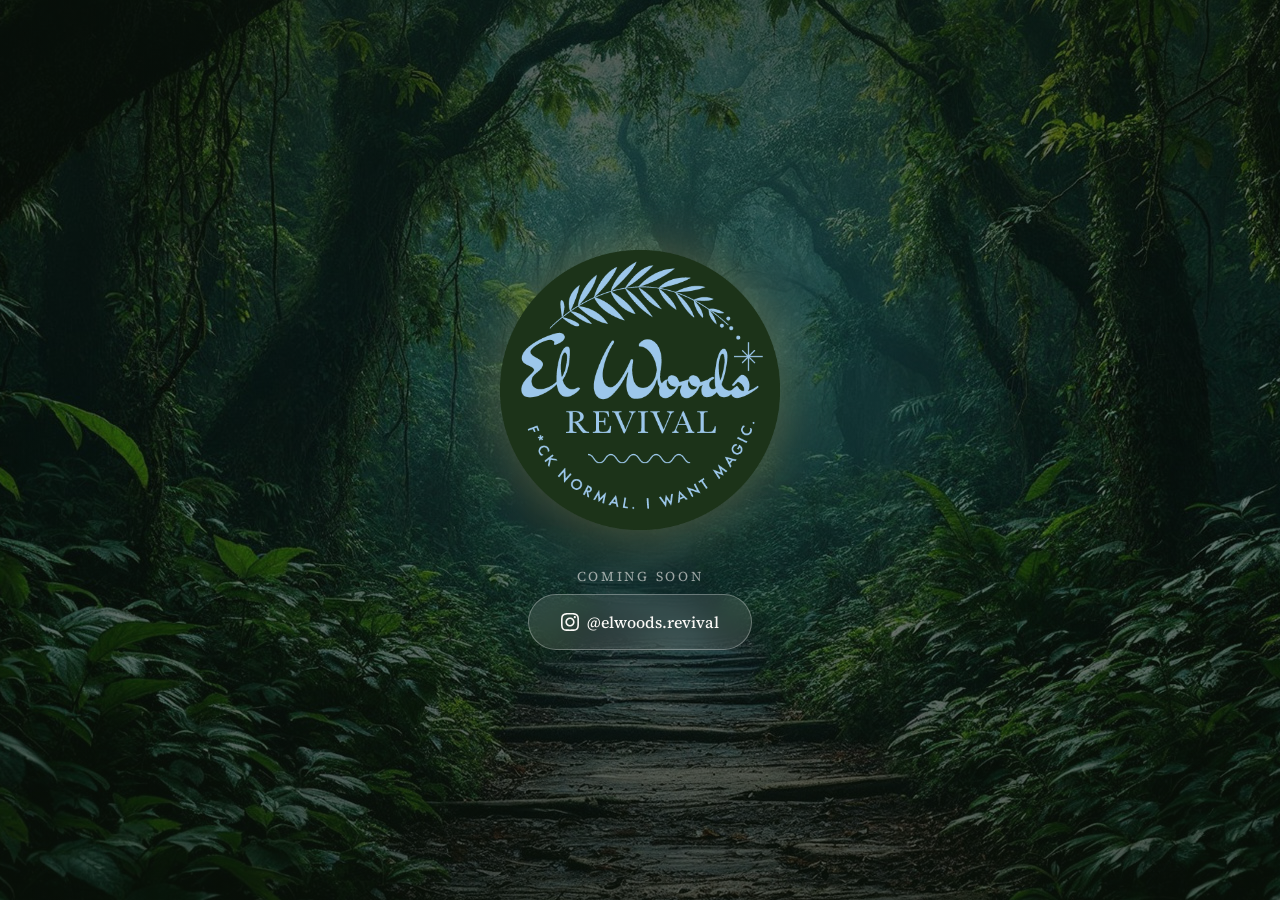
==== commit f053836d: "Update Instagram button text, remove duplicate link" ====
--- a/index.html
+++ b/index.html
@@ -251,15 +251,10 @@
             <div class="cta-group">
                 <a href="https://instagram.com/elwoods.revival" target="_blank" class="btn btn-secondary">
                     <svg width="18" height="18" fill="currentColor" viewBox="0 0 24 24"><path d="M12 2.163c3.204 0 3.584.012 4.85.07 3.252.148 4.771 1.691 4.919 4.919.058 1.265.069 1.645.069 4.849 0 3.205-.012 3.584-.069 4.849-.149 3.225-1.664 4.771-4.919 4.919-1.266.058-1.644.07-4.85.07-3.204 0-3.584-.012-4.849-.07-3.26-.149-4.771-1.699-4.919-4.92-.058-1.265-.07-1.644-.07-4.849 0-3.204.013-3.583.07-4.849.149-3.227 1.664-4.771 4.919-4.919 1.266-.057 1.645-.069 4.849-.069zm0-2.163c-3.259 0-3.667.014-4.947.072-4.358.2-6.78 2.618-6.98 6.98-.059 1.281-.073 1.689-.073 4.948 0 3.259.014 3.668.072 4.948.2 4.358 2.618 6.78 6.98 6.98 1.281.058 1.689.072 4.948.072 3.259 0 3.668-.014 4.948-.072 4.354-.2 6.782-2.618 6.979-6.98.059-1.28.073-1.689.073-4.948 0-3.259-.014-3.667-.072-4.947-.196-4.354-2.617-6.78-6.979-6.98-1.281-.059-1.69-.073-4.949-.073zm0 5.838c-3.403 0-6.162 2.759-6.162 6.162s2.759 6.163 6.162 6.163 6.162-2.759 6.162-6.163c0-3.403-2.759-6.162-6.162-6.162zm0 10.162c-2.209 0-4-1.79-4-4 0-2.209 1.791-4 4-4s4 1.791 4 4c0 2.21-1.791 4-4 4zm6.406-11.845c-.796 0-1.441.645-1.441 1.44s.645 1.44 1.441 1.44c.795 0 1.439-.645 1.439-1.44s-.644-1.44-1.439-1.44z"/></svg>
-                    Follow Along
+                    @elwoods.revival
                 </a>
             </div>
         </div>
-
-        <a href="https://instagram.com/elwoods.revival" target="_blank" class="social">
-            <svg fill="currentColor" viewBox="0 0 24 24"><path d="M12 2.163c3.204 0 3.584.012 4.85.07 3.252.148 4.771 1.691 4.919 4.919.058 1.265.069 1.645.069 4.849 0 3.205-.012 3.584-.069 4.849-.149 3.225-1.664 4.771-4.919 4.919-1.266.058-1.644.07-4.85.07-3.204 0-3.584-.012-4.849-.07-3.26-.149-4.771-1.699-4.919-4.92-.058-1.265-.07-1.644-.07-4.849 0-3.204.013-3.583.07-4.849.149-3.227 1.664-4.771 4.919-4.919 1.266-.057 1.645-.069 4.849-.069zm0-2.163c-3.259 0-3.667.014-4.947.072-4.358.2-6.78 2.618-6.98 6.98-.059 1.281-.073 1.689-.073 4.948 0 3.259.014 3.668.072 4.948.2 4.358 2.618 6.78 6.98 6.98 1.281.058 1.689.072 4.948.072 3.259 0 3.668-.014 4.948-.072 4.354-.2 6.782-2.618 6.979-6.98.059-1.28.073-1.689.073-4.948 0-3.259-.014-3.667-.072-4.947-.196-4.354-2.617-6.78-6.979-6.98-1.281-.059-1.69-.073-4.949-.073z"/><circle cx="12" cy="12" r="3.5"/></svg>
-            @elwoods.revival
-        </a>
     </div>
 </body>
 </html>
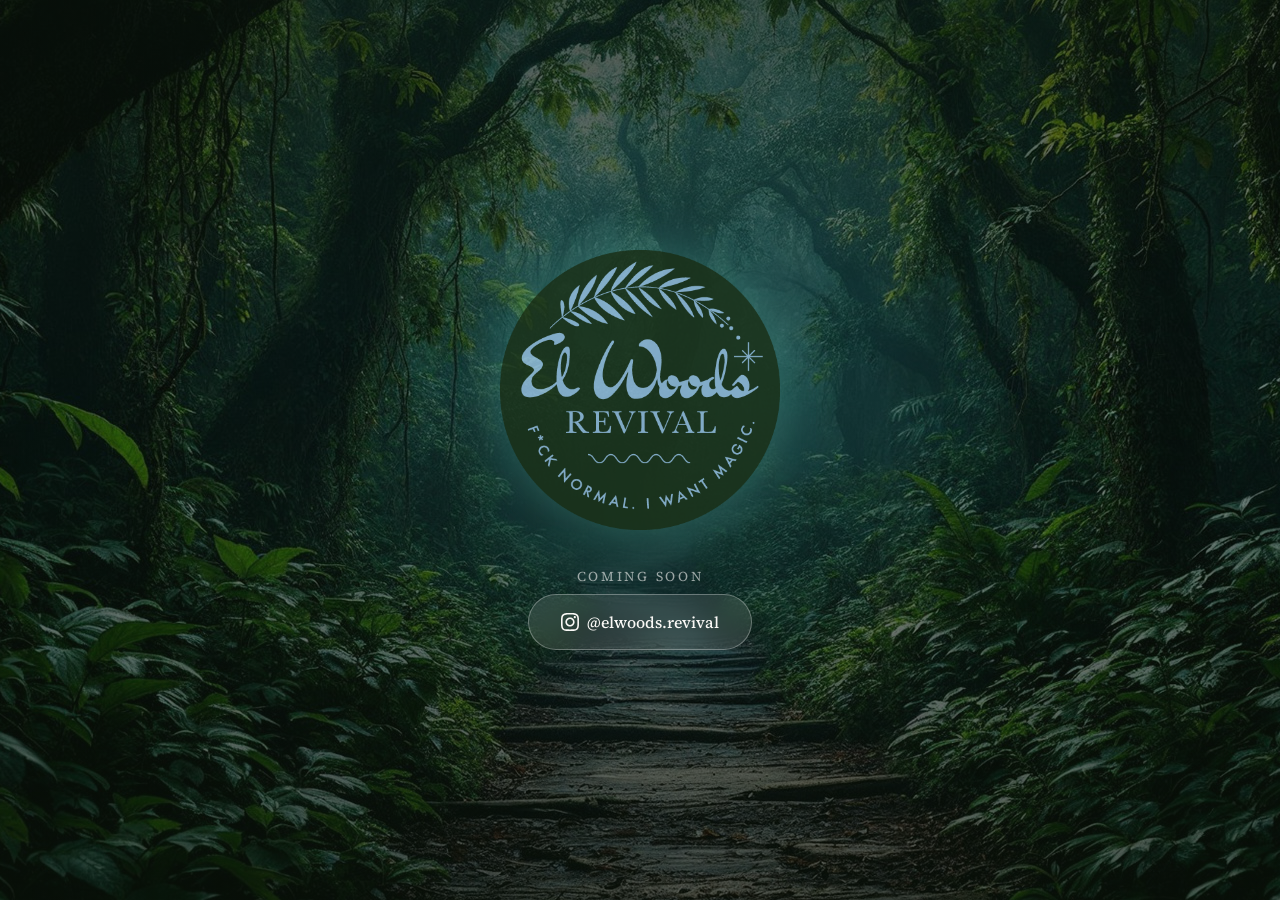
==== commit 959b2c71: "Aqua glow on logo, 80% opacity" ====
--- a/index.html
+++ b/index.html
@@ -81,17 +81,18 @@
             width: 200px;
             height: 200px;
             margin: 0 auto 2rem;
-            filter: drop-shadow(0 0 30px rgba(201, 169, 89, 0.4));
+            opacity: 0.8;
+            filter: drop-shadow(0 0 30px rgba(100, 200, 180, 0.5));
             animation: glow 4s ease-in-out infinite;
         }
 
         @keyframes glow {
             0%, 100% {
-                filter: drop-shadow(0 0 20px rgba(201, 169, 89, 0.4));
+                filter: drop-shadow(0 0 20px rgba(100, 200, 180, 0.5));
                 transform: scale(1);
             }
             50% {
-                filter: drop-shadow(0 0 40px rgba(201, 169, 89, 0.6));
+                filter: drop-shadow(0 0 40px rgba(100, 200, 180, 0.7));
                 transform: scale(1.02);
             }
         }
